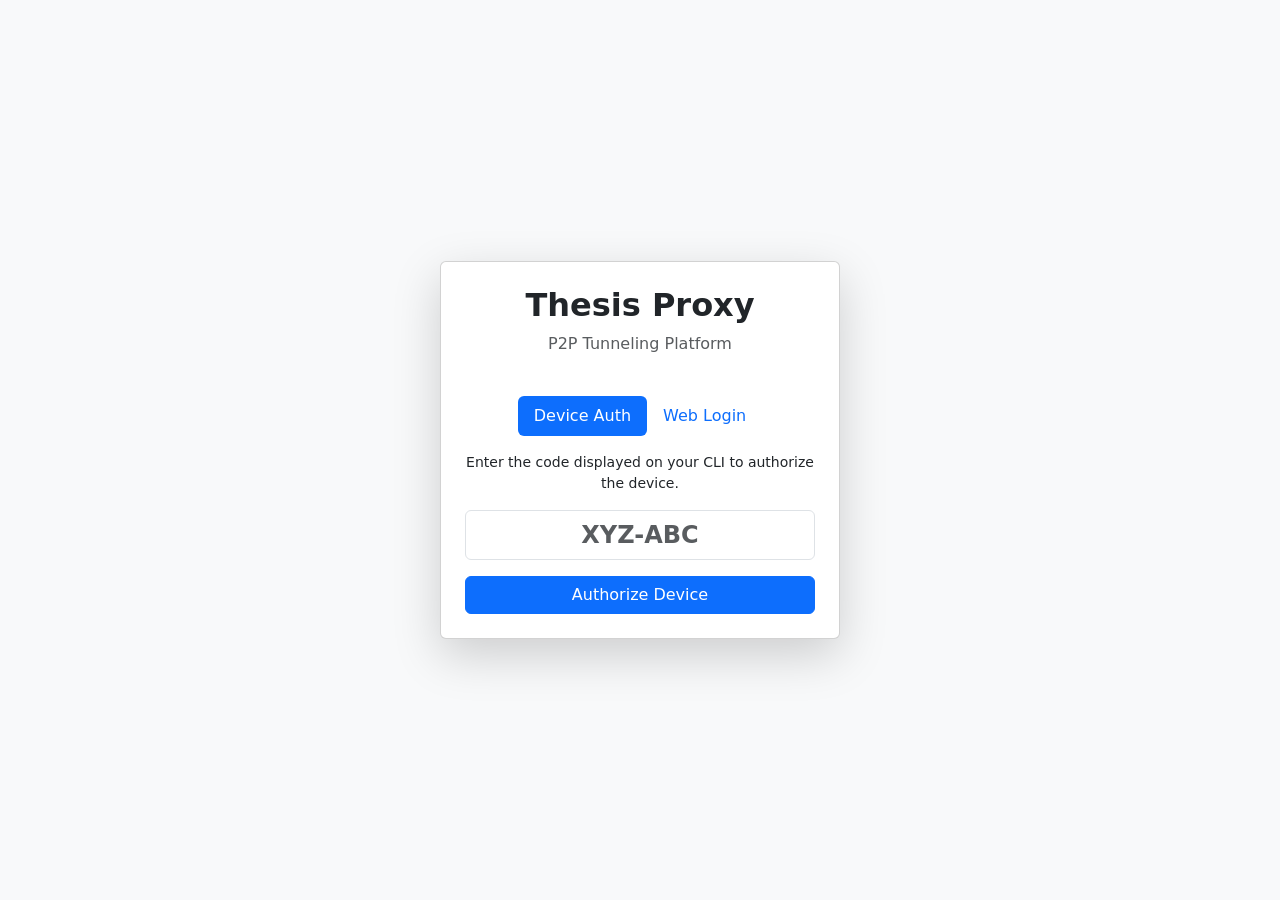
==== frontend/views/index.html @ aa5cacb5 "Project skeleton: 4 folders - 4 Core Components" ====
<!DOCTYPE html>
<html lang="en">
<head>
    <meta charset="UTF-8">
    <meta name="viewport" content="width=device-width, initial-scale=1.0">
    <title>Thesis Proxy - Login</title>
    <link href="https://cdn.jsdelivr.net/npm/bootstrap@5.3.2/dist/css/bootstrap.min.css" rel="stylesheet">
    <link href="css/style.css" rel="stylesheet">
</head>
<body class="bg-light">
    <div class="container d-flex justify-content-center align-items-center vh-100">
        <div class="card shadow-lg p-4" style="width: 100%; max-width: 400px;">
            <div class="text-center mb-4">
                <h2 class="fw-bold">Thesis Proxy</h2>
                <p class="text-muted">P2P Tunneling Platform</p>
            </div>
            
            <ul class="nav nav-pills mb-3 justify-content-center" id="pills-tab" role="tablist">
                <li class="nav-item" role="presentation">
                    <button class="nav-link active" id="pills-device-tab" data-bs-toggle="pill" data-bs-target="#pills-device" type="button" role="tab">Device Auth</button>
                </li>
                <li class="nav-item" role="presentation">
                    <button class="nav-link" id="pills-login-tab" data-bs-toggle="pill" data-bs-target="#pills-login" type="button" role="tab">Web Login</button>
                </li>
            </ul>
            
            <div class="tab-content" id="pills-tabContent">
                <!-- Device Auth Flow -->
                <div class="tab-pane fade show active" id="pills-device" role="tabpanel">
                    <p class="text-center small">Enter the code displayed on your CLI to authorize the device.</p>
                    <form onsubmit="event.preventDefault(); window.location.href='dashboard.html';">
                        <div class="mb-3">
                            <input type="text" class="form-control text-center text-uppercase fs-4 fw-bold" placeholder="XYZ-ABC" required>
                        </div>
                        <button type="submit" class="btn btn-primary w-100">Authorize Device</button>
                    </form>
                </div>
                
                <!-- Standard Login -->
                <div class="tab-pane fade" id="pills-login" role="tabpanel">
                    <form onsubmit="event.preventDefault(); window.location.href='dashboard.html';">
                        <div class="mb-3">
                            <label class="form-label">Email address</label>
                            <input type="email" class="form-control" required>
                        </div>
                        <div class="mb-3">
                            <label class="form-label">Password</label>
                            <input type="password" class="form-control" required>
                        </div>
                        <button type="submit" class="btn btn-dark w-100">Login</button>
                    </form>
                </div>
            </div>
        </div>
    </div>
    
    <script src="https://cdn.jsdelivr.net/npm/bootstrap@5.3.2/dist/js/bootstrap.bundle.min.js"></script>
    <script src="js/app.js"></script>
</body>
</html>
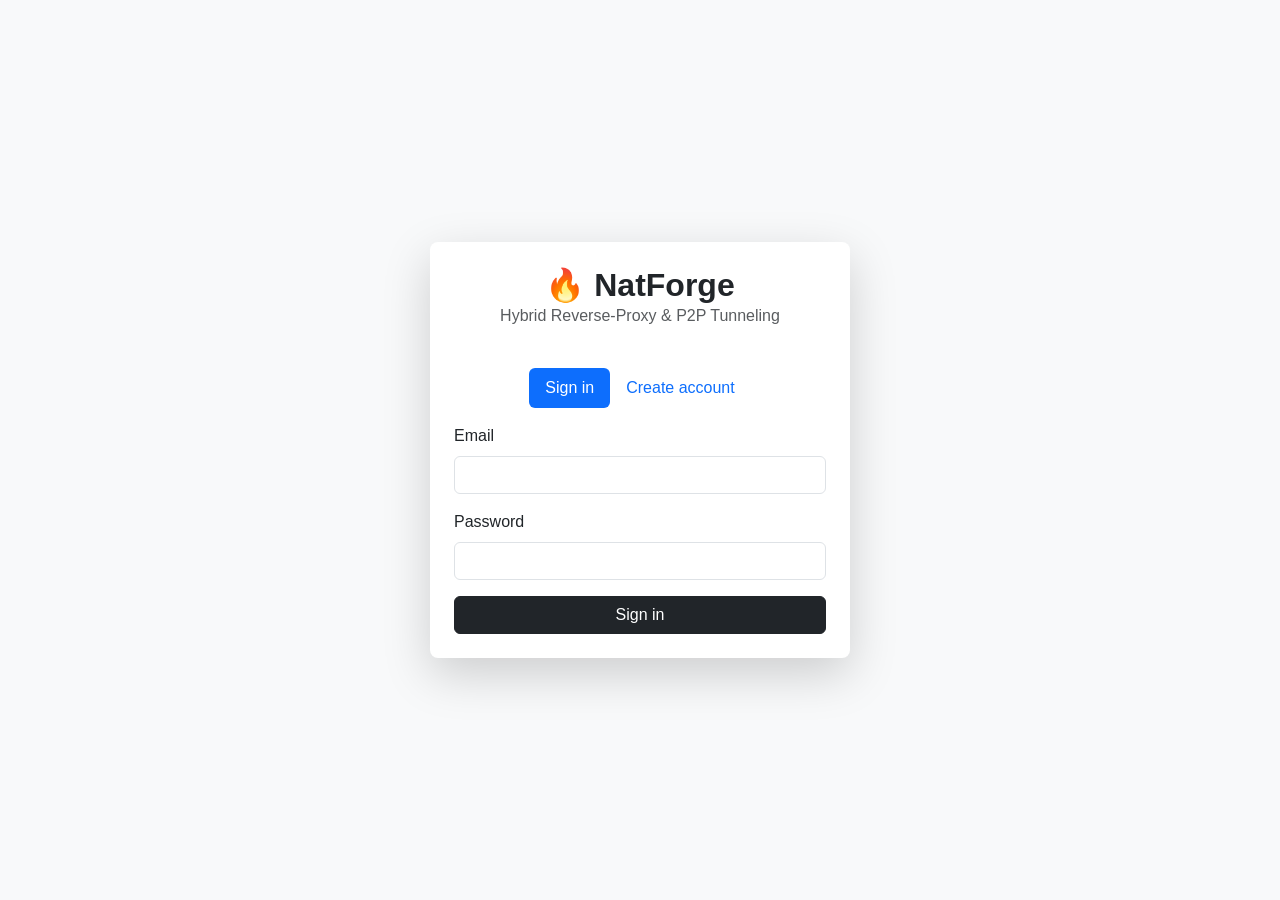
==== commit 3ee60cdf: "Set up Cargo workspace, gitignore, env example, and docker datastores" ====
--- a/frontend/views/index.html
+++ b/frontend/views/index.html
@@ -3,58 +3,86 @@
 <head>
     <meta charset="UTF-8">
     <meta name="viewport" content="width=device-width, initial-scale=1.0">
-    <title>Thesis Proxy - Login</title>
+    <title>NatForge — Sign in</title>
     <link href="https://cdn.jsdelivr.net/npm/bootstrap@5.3.2/dist/css/bootstrap.min.css" rel="stylesheet">
-    <link href="css/style.css" rel="stylesheet">
+    <link href="../assets/css/style.css" rel="stylesheet">
 </head>
 <body class="bg-light">
     <div class="container d-flex justify-content-center align-items-center vh-100">
-        <div class="card shadow-lg p-4" style="width: 100%; max-width: 400px;">
+        <div class="card shadow-lg p-4" style="width: 100%; max-width: 420px;">
             <div class="text-center mb-4">
-                <h2 class="fw-bold">Thesis Proxy</h2>
-                <p class="text-muted">P2P Tunneling Platform</p>
+                <h2 class="fw-bold mb-0">🔥 NatForge</h2>
+                <p class="text-muted">Hybrid Reverse-Proxy &amp; P2P Tunneling</p>
             </div>
-            
-            <ul class="nav nav-pills mb-3 justify-content-center" id="pills-tab" role="tablist">
+
+            <ul class="nav nav-pills mb-3 justify-content-center" role="tablist">
                 <li class="nav-item" role="presentation">
-                    <button class="nav-link active" id="pills-device-tab" data-bs-toggle="pill" data-bs-target="#pills-device" type="button" role="tab">Device Auth</button>
+                    <button class="nav-link active" data-bs-toggle="pill" data-bs-target="#tab-login" type="button">Sign in</button>
                 </li>
                 <li class="nav-item" role="presentation">
-                    <button class="nav-link" id="pills-login-tab" data-bs-toggle="pill" data-bs-target="#pills-login" type="button" role="tab">Web Login</button>
+                    <button class="nav-link" data-bs-toggle="pill" data-bs-target="#tab-register" type="button">Create account</button>
                 </li>
             </ul>
-            
-            <div class="tab-content" id="pills-tabContent">
-                <!-- Device Auth Flow -->
-                <div class="tab-pane fade show active" id="pills-device" role="tabpanel">
-                    <p class="text-center small">Enter the code displayed on your CLI to authorize the device.</p>
-                    <form onsubmit="event.preventDefault(); window.location.href='dashboard.html';">
+
+            <div class="tab-content">
+                <!-- Login -->
+                <div class="tab-pane fade show active" id="tab-login" role="tabpanel">
+                    <form id="loginForm">
                         <div class="mb-3">
-                            <input type="text" class="form-control text-center text-uppercase fs-4 fw-bold" placeholder="XYZ-ABC" required>
-                        </div>
-                        <button type="submit" class="btn btn-primary w-100">Authorize Device</button>
-                    </form>
-                </div>
-                
-                <!-- Standard Login -->
-                <div class="tab-pane fade" id="pills-login" role="tabpanel">
-                    <form onsubmit="event.preventDefault(); window.location.href='dashboard.html';">
-                        <div class="mb-3">
-                            <label class="form-label">Email address</label>
-                            <input type="email" class="form-control" required>
+                            <label class="form-label">Email</label>
+                            <input type="email" id="loginEmail" class="form-control" required>
                         </div>
                         <div class="mb-3">
                             <label class="form-label">Password</label>
-                            <input type="password" class="form-control" required>
+                            <input type="password" id="loginPassword" class="form-control" required>
                         </div>
-                        <button type="submit" class="btn btn-dark w-100">Login</button>
+                        <button type="submit" class="btn btn-dark w-100">Sign in</button>
+                    </form>
+                </div>
+
+                <!-- Register -->
+                <div class="tab-pane fade" id="tab-register" role="tabpanel">
+                    <form id="registerForm">
+                        <div class="mb-3">
+                            <label class="form-label">Email</label>
+                            <input type="email" id="regEmail" class="form-control" required>
+                        </div>
+                        <div class="mb-3">
+                            <label class="form-label">Password <span class="text-muted small">(min 6 chars)</span></label>
+                            <input type="password" id="regPassword" class="form-control" minlength="6" required>
+                        </div>
+                        <button type="submit" class="btn btn-primary w-100">Create account</button>
+                        <p class="text-muted small mt-2 mb-0">The first account created becomes the network administrator.</p>
                     </form>
                 </div>
             </div>
         </div>
     </div>
-    
+
     <script src="https://cdn.jsdelivr.net/npm/bootstrap@5.3.2/dist/js/bootstrap.bundle.min.js"></script>
-    <script src="js/app.js"></script>
+    <script src="../api/client.js"></script>
+    <script src="../assets/js/app.js"></script>
+    <script>
+        function go(role) {
+            window.location.href = role === 'admin' ? 'admin.html' : 'dashboard.html';
+        }
+        document.getElementById('loginForm').addEventListener('submit', async (e) => {
+            e.preventDefault();
+            try {
+                const r = await API.login(loginEmail.value.trim(), loginPassword.value);
+                API.setSession(r.token, r.role);
+                go(r.role);
+            } catch (err) { toast(err.message, 'danger'); }
+        });
+        document.getElementById('registerForm').addEventListener('submit', async (e) => {
+            e.preventDefault();
+            try {
+                const r = await API.register(regEmail.value.trim(), regPassword.value);
+                API.setSession(r.token, r.role);
+                toast(`Account created (role: ${r.role})`, 'success');
+                setTimeout(() => go(r.role), 800);
+            } catch (err) { toast(err.message, 'danger'); }
+        });
+    </script>
 </body>
 </html>
--- a/frontend/assets/css/style.css
+++ b/frontend/assets/css/style.css
@@ -0,0 +1,44 @@
+:root {
+    --primary-color: #0d6efd;
+    --dark-color: #212529;
+}
+
+body {
+    font-family: -apple-system, BlinkMacSystemFont, "Segoe UI", Roboto, "Helvetica Neue", Arial, sans-serif;
+}
+
+.sidebar {
+    height: 100vh;
+    background-color: var(--dark-color);
+    color: white;
+}
+
+.sidebar .nav-link {
+    color: rgba(255,255,255,0.8);
+    margin-bottom: 0.5rem;
+}
+
+.sidebar .nav-link:hover, .sidebar .nav-link.active {
+    color: white;
+    background-color: rgba(255,255,255,0.1);
+    border-radius: 0.25rem;
+}
+
+.card {
+    border: none;
+    border-radius: 0.5rem;
+    box-shadow: 0 0.125rem 0.25rem rgba(0,0,0,0.075);
+}
+
+/* Specific map region block styling mock */
+.region-map-placeholder {
+    height: 300px;
+    background: #e9ecef;
+    border-radius: 0.5rem;
+    display: flex;
+    align-items: center;
+    justify-content: center;
+    color: #6c757d;
+    font-weight: bold;
+    border: 2px dashed #dee2e6;
+}
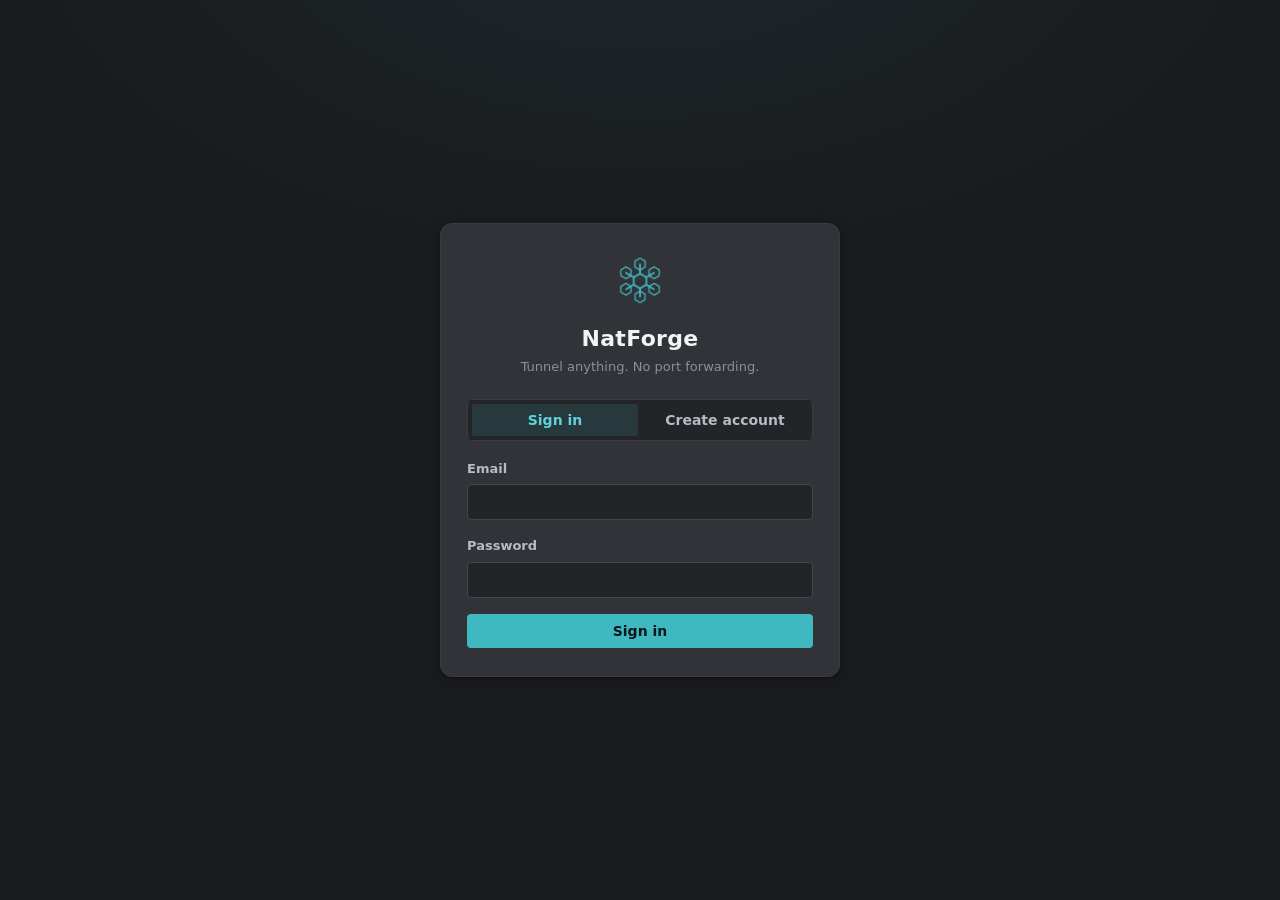
==== commit d56e138f: "frontend sign-in, Service Host dashboard, and admin panel" ====
--- a/frontend/views/index.html
+++ b/frontend/views/index.html
@@ -4,74 +4,63 @@
     <meta charset="UTF-8">
     <meta name="viewport" content="width=device-width, initial-scale=1.0">
     <title>NatForge — Sign in</title>
-    <link href="https://cdn.jsdelivr.net/npm/bootstrap@5.3.2/dist/css/bootstrap.min.css" rel="stylesheet">
+    <link rel="icon" href="../assets/img/natforge_flake.ico">
     <link href="../assets/css/style.css" rel="stylesheet">
 </head>
-<body class="bg-light">
-    <div class="container d-flex justify-content-center align-items-center vh-100">
-        <div class="card shadow-lg p-4" style="width: 100%; max-width: 420px;">
-            <div class="text-center mb-4">
-                <h2 class="fw-bold mb-0">🔥 NatForge</h2>
-                <p class="text-muted">Hybrid Reverse-Proxy &amp; P2P Tunneling</p>
+<body>
+    <div class="auth-wrap">
+        <div class="auth-card">
+            <div class="brand-head">
+                <img src="../assets/img/natforge_flake.png" alt="NatForge">
+                <div class="name">NatForge</div>
+                <div class="tag">Tunnel anything. No port forwarding.</div>
             </div>
 
-            <ul class="nav nav-pills mb-3 justify-content-center" role="tablist">
-                <li class="nav-item" role="presentation">
-                    <button class="nav-link active" data-bs-toggle="pill" data-bs-target="#tab-login" type="button">Sign in</button>
-                </li>
-                <li class="nav-item" role="presentation">
-                    <button class="nav-link" data-bs-toggle="pill" data-bs-target="#tab-register" type="button">Create account</button>
-                </li>
-            </ul>
+            <div class="tabs" data-tabs="auth">
+                <button class="tab active" data-tab="signin">Sign in</button>
+                <button class="tab" data-tab="register">Create account</button>
+            </div>
 
-            <div class="tab-content">
-                <!-- Login -->
-                <div class="tab-pane fade show active" id="tab-login" role="tabpanel">
-                    <form id="loginForm">
-                        <div class="mb-3">
-                            <label class="form-label">Email</label>
-                            <input type="email" id="loginEmail" class="form-control" required>
-                        </div>
-                        <div class="mb-3">
-                            <label class="form-label">Password</label>
-                            <input type="password" id="loginPassword" class="form-control" required>
-                        </div>
-                        <button type="submit" class="btn btn-dark w-100">Sign in</button>
-                    </form>
-                </div>
+            <div class="tab-panel active" data-panel="signin" data-group="auth">
+                <form id="loginForm">
+                    <div class="field">
+                        <label class="lbl">Email</label>
+                        <input type="email" id="loginEmail" class="input" required>
+                    </div>
+                    <div class="field">
+                        <label class="lbl">Password</label>
+                        <input type="password" id="loginPassword" class="input" required>
+                    </div>
+                    <button type="submit" class="btn btn-primary btn-block">Sign in</button>
+                </form>
+            </div>
 
-                <!-- Register -->
-                <div class="tab-pane fade" id="tab-register" role="tabpanel">
-                    <form id="registerForm">
-                        <div class="mb-3">
-                            <label class="form-label">Email</label>
-                            <input type="email" id="regEmail" class="form-control" required>
-                        </div>
-                        <div class="mb-3">
-                            <label class="form-label">Password <span class="text-muted small">(min 6 chars)</span></label>
-                            <input type="password" id="regPassword" class="form-control" minlength="6" required>
-                        </div>
-                        <button type="submit" class="btn btn-primary w-100">Create account</button>
-                        <p class="text-muted small mt-2 mb-0">The first account created becomes the network administrator.</p>
-                    </form>
-                </div>
+            <div class="tab-panel" data-panel="register" data-group="auth">
+                <form id="registerForm">
+                    <div class="field">
+                        <label class="lbl">Email</label>
+                        <input type="email" id="regEmail" class="input" required>
+                    </div>
+                    <div class="field">
+                        <label class="lbl">Password <span class="faint small">(min 8 characters)</span></label>
+                        <input type="password" id="regPassword" class="input" minlength="8" required>
+                    </div>
+                    <button type="submit" class="btn btn-primary btn-block">Create account</button>
+                    <p class="faint small mt">The first account created becomes the network administrator.</p>
+                </form>
             </div>
         </div>
     </div>
 
-    <script src="https://cdn.jsdelivr.net/npm/bootstrap@5.3.2/dist/js/bootstrap.bundle.min.js"></script>
     <script src="../api/client.js"></script>
     <script src="../assets/js/app.js"></script>
     <script>
-        function go(role) {
-            window.location.href = role === 'admin' ? 'admin.html' : 'dashboard.html';
-        }
+        function go(role) { window.location.href = role === 'admin' ? 'admin.html' : 'dashboard.html'; }
         document.getElementById('loginForm').addEventListener('submit', async (e) => {
             e.preventDefault();
             try {
                 const r = await API.login(loginEmail.value.trim(), loginPassword.value);
-                API.setSession(r.token, r.role);
-                go(r.role);
+                API.setSession(r.token, r.role); go(r.role);
             } catch (err) { toast(err.message, 'danger'); }
         });
         document.getElementById('registerForm').addEventListener('submit', async (e) => {
@@ -80,7 +69,7 @@
                 const r = await API.register(regEmail.value.trim(), regPassword.value);
                 API.setSession(r.token, r.role);
                 toast(`Account created (role: ${r.role})`, 'success');
-                setTimeout(() => go(r.role), 800);
+                setTimeout(() => go(r.role), 700);
             } catch (err) { toast(err.message, 'danger'); }
         });
     </script>
--- a/frontend/assets/css/style.css
+++ b/frontend/assets/css/style.css
@@ -1,44 +1,275 @@
+/* ==========================================================================
+   NatForge UI — design system
+   Dark, layered surfaces (Discord-like) + brand teal from the logo (#40b8c0)
+   + Azure-style components: Segoe UI, low-radius rectangles, flat fills,
+   crisp focus rings. No external CSS framework, no emoji.
+   ========================================================================== */
+
 :root {
-    --primary-color: #0d6efd;
-    --dark-color: #212529;
-}
+    /* Brand (from natforge_flake logo) */
+    --brand:        #40b8c0;
+    --brand-bright: #5fd3da;
+    --brand-strong: #318f96;
+    --brand-tint:   rgba(64, 184, 192, 0.14);
+    --brand-tint-2: rgba(64, 184, 192, 0.08);
+    --on-brand:     #06181a;   /* near-black ink for text on teal fills */
+
+    /* Surfaces (dark, layered) */
+    --bg-app:    #1a1b1e;
+    --bg-sunken: #232428;
+    --bg-base:   #2b2d31;
+    --bg-card:   #313338;
+    --bg-raised: #383a40;
+    --bg-hover:  #3f424a;
+
+    /* Lines */
+    --border:        #3a3c42;
+    --border-strong: #43464d;
+
+    /* Text */
+    --text:        #f2f3f5;
+    --text-muted:  #b6bbc4;
+    --text-faint:  #8a909a;
+
+    /* Status (Discord-ish) */
+    --green: #3ba55d;
+    --red:   #e0484d;
+    --amber: #e8a13a;
+
+    --radius-sm: 4px;
+    --radius:    8px;
+    --radius-lg: 12px;
+
+    --shadow: 0 1px 2px rgba(0,0,0,.3), 0 4px 16px rgba(0,0,0,.22);
+    --ring: 0 0 0 2px var(--bg-base), 0 0 0 4px var(--brand);
+
+    --font: "Segoe UI", system-ui, -apple-system, "Helvetica Neue", Arial, sans-serif;
+    --mono: "Cascadia Code", "SFMono-Regular", Consolas, "Liberation Mono", monospace;
+}
+
+* { box-sizing: border-box; }
+
+html, body { height: 100%; }
 
 body {
-    font-family: -apple-system, BlinkMacSystemFont, "Segoe UI", Roboto, "Helvetica Neue", Arial, sans-serif;
-}
+    margin: 0;
+    font-family: var(--font);
+    font-size: 14px;
+    line-height: 1.5;
+    color: var(--text);
+    background: var(--bg-base);
+    -webkit-font-smoothing: antialiased;
+}
+
+a { color: var(--brand); text-decoration: none; }
+a:hover { color: var(--brand-bright); text-decoration: underline; }
+
+h1, h2, h3, h4, h5 { margin: 0 0 .35em; font-weight: 600; letter-spacing: .2px; }
+h2 { font-size: 22px; }
+h5 { font-size: 15px; }
+p  { margin: 0 0 1em; }
+.muted { color: var(--text-muted); }
+.faint { color: var(--text-faint); }
+.small { font-size: 12.5px; }
+code, pre { font-family: var(--mono); }
+
+/* ---- SVG icons ---- */
+.icon { display: inline-flex; align-items: center; justify-content: center; }
+.icon svg { width: 1.15em; height: 1.15em; stroke: currentColor; fill: none;
+            stroke-width: 1.7; stroke-linecap: round; stroke-linejoin: round; }
+
+/* ==========================  Auth (centered card)  ====================== */
+.auth-wrap {
+    min-height: 100vh; display: flex; align-items: center; justify-content: center;
+    padding: 24px;
+    background:
+        radial-gradient(900px 500px at 50% -10%, var(--brand-tint-2), transparent 70%),
+        var(--bg-app);
+}
+.auth-card {
+    width: 100%; max-width: 400px;
+    background: var(--bg-card); border: 1px solid var(--border);
+    border-radius: var(--radius-lg); box-shadow: var(--shadow);
+    padding: 28px 26px;
+}
+.brand-head { text-align: center; margin-bottom: 22px; }
+.brand-head img { width: 60px; height: 60px; display: block; margin: 0 auto 10px; }
+.brand-head .name { font-size: 22px; font-weight: 700; letter-spacing: .3px; }
+.brand-head .tag { color: var(--text-faint); font-size: 13px; margin-top: 2px; }
+
+/* ==========================  App shell  ============================= */
+.app { display: flex; min-height: 100vh; }
 
 .sidebar {
-    height: 100vh;
-    background-color: var(--dark-color);
-    color: white;
-}
-
-.sidebar .nav-link {
-    color: rgba(255,255,255,0.8);
-    margin-bottom: 0.5rem;
-}
-
-.sidebar .nav-link:hover, .sidebar .nav-link.active {
-    color: white;
-    background-color: rgba(255,255,255,0.1);
-    border-radius: 0.25rem;
-}
-
+    width: 248px; flex-shrink: 0;
+    background: var(--bg-app); border-right: 1px solid var(--border);
+    display: flex; flex-direction: column; padding: 16px 12px;
+}
+.sidebar .brand { display: flex; align-items: center; gap: 10px; padding: 6px 8px 16px; }
+.sidebar .brand img { width: 30px; height: 30px; }
+.sidebar .brand .name { font-weight: 700; font-size: 17px; letter-spacing: .3px; }
+
+.nav { display: flex; flex-direction: column; gap: 2px; }
+.nav-link {
+    display: flex; align-items: center; gap: 11px;
+    padding: 9px 11px; border-radius: var(--radius-sm);
+    color: var(--text-muted); font-weight: 500; cursor: pointer;
+    border-left: 2px solid transparent;
+}
+.nav-link:hover { background: var(--bg-hover); color: var(--text); text-decoration: none; }
+.nav-link.active {
+    background: var(--brand-tint); color: var(--brand-bright);
+    border-left-color: var(--brand);
+}
+.nav-link .icon svg { width: 18px; height: 18px; }
+.nav-spacer { flex: 1; }
+.nav-link.danger { color: var(--text-faint); }
+.nav-link.danger:hover { background: rgba(224,72,77,.12); color: var(--red); }
+
+.content { flex: 1; min-width: 0; padding: 28px 32px; max-width: 1100px; }
+.page-title { margin-bottom: 4px; }
+.page-sub { color: var(--text-muted); margin-bottom: 22px; max-width: 70ch; }
+
+/* ==========================  Cards / panels  ======================== */
 .card {
-    border: none;
-    border-radius: 0.5rem;
-    box-shadow: 0 0.125rem 0.25rem rgba(0,0,0,0.075);
-}
-
-/* Specific map region block styling mock */
-.region-map-placeholder {
-    height: 300px;
-    background: #e9ecef;
-    border-radius: 0.5rem;
-    display: flex;
-    align-items: center;
-    justify-content: center;
-    color: #6c757d;
-    font-weight: bold;
-    border: 2px dashed #dee2e6;
-}
+    background: var(--bg-card); border: 1px solid var(--border);
+    border-radius: var(--radius); box-shadow: var(--shadow); margin-bottom: 22px;
+}
+.card-head {
+    display: flex; align-items: center; justify-content: space-between;
+    padding: 14px 18px; border-bottom: 1px solid var(--border);
+}
+.card-head h5 { margin: 0; }
+.card-body { padding: 18px; }
+.card-body.flush { padding: 0; }
+
+/* stat cards */
+.stat-grid { display: grid; grid-template-columns: repeat(auto-fill, minmax(180px, 1fr)); gap: 14px; margin-bottom: 24px; }
+.stat {
+    background: var(--bg-card); border: 1px solid var(--border);
+    border-left: 3px solid var(--brand); border-radius: var(--radius); padding: 14px 16px;
+}
+.stat .label { color: var(--text-faint); font-size: 12px; text-transform: uppercase; letter-spacing: .5px; }
+.stat .value { font-size: 24px; font-weight: 600; margin-top: 4px; }
+.stat.green { border-left-color: var(--green); }
+.stat.amber { border-left-color: var(--amber); }
+.stat.red   { border-left-color: var(--red); }
+
+/* ==========================  Buttons (Azure-shaped)  ================ */
+.btn {
+    --b: var(--brand);
+    display: inline-flex; align-items: center; gap: 7px; justify-content: center;
+    font-family: var(--font); font-size: 14px; font-weight: 600; line-height: 1;
+    padding: 9px 16px; border-radius: var(--radius-sm);
+    border: 1px solid transparent; cursor: pointer; user-select: none;
+    transition: background .14s ease, border-color .14s ease, color .14s ease, filter .14s ease;
+}
+.btn:focus-visible { outline: none; box-shadow: var(--ring); }
+.btn .icon svg { width: 16px; height: 16px; }
+.btn-sm { padding: 6px 11px; font-size: 13px; }
+.btn-block { width: 100%; }
+
+.btn-primary { background: var(--brand); color: var(--on-brand); }
+.btn-primary:hover { background: var(--brand-bright); }
+.btn-primary:active { background: var(--brand-strong); }
+
+.btn-secondary { background: var(--bg-raised); color: var(--text); border-color: var(--border-strong); }
+.btn-secondary:hover { background: var(--bg-hover); }
+
+.btn-ghost { background: transparent; color: var(--brand); border-color: var(--border-strong); }
+.btn-ghost:hover { background: var(--brand-tint); border-color: var(--brand); color: var(--brand-bright); }
+
+.btn-danger { background: transparent; color: var(--red); border-color: rgba(224,72,77,.5); }
+.btn-danger:hover { background: rgba(224,72,77,.14); border-color: var(--red); }
+
+.btn-icon { padding: 7px; }
+
+/* ==========================  Forms (Azure-ish)  ===================== */
+.field { margin-bottom: 16px; }
+label.lbl { display: block; font-size: 13px; font-weight: 600; color: var(--text-muted); margin-bottom: 6px; }
+.input, select.input {
+    width: 100%; font-family: var(--font); font-size: 14px; color: var(--text);
+    background: var(--bg-sunken); border: 1px solid var(--border-strong);
+    border-radius: var(--radius-sm); padding: 9px 11px; outline: none;
+    transition: border-color .14s ease, box-shadow .14s ease;
+}
+.input::placeholder { color: var(--text-faint); }
+.input:focus, select.input:focus { border-color: var(--brand); box-shadow: 0 0 0 3px var(--brand-tint); }
+.input.code-input { text-align: center; letter-spacing: 4px; text-transform: uppercase; font-weight: 600; font-size: 18px; font-family: var(--mono); }
+.row-inline { display: flex; gap: 10px; }
+.row-inline .input { flex: 1; }
+
+/* range slider — accent-color fills the track in supporting browsers; the
+   .nf-range JS gradient fills it everywhere else. */
+input[type=range] { -webkit-appearance: none; appearance: none; width: 100%; height: 6px; border-radius: 3px; background: var(--bg-raised); outline: none; accent-color: var(--brand); }
+input[type=range]::-webkit-slider-thumb { -webkit-appearance: none; appearance: none; width: 16px; height: 16px; border-radius: 50%; background: var(--brand); border: 2px solid var(--bg-card); cursor: pointer; }
+input[type=range]::-moz-range-thumb { width: 16px; height: 16px; border-radius: 50%; background: var(--brand); border: 2px solid var(--bg-card); cursor: pointer; }
+
+/* toggle switch */
+.switch { position: relative; display: inline-block; width: 42px; height: 24px; }
+.switch input { opacity: 0; width: 0; height: 0; }
+.switch .track { position: absolute; inset: 0; background: var(--bg-raised); border: 1px solid var(--border-strong); border-radius: 999px; transition: .15s; }
+.switch .track::before { content: ""; position: absolute; height: 16px; width: 16px; left: 3px; top: 3px; background: var(--text-faint); border-radius: 50%; transition: .15s; }
+.switch input:checked + .track { background: var(--brand-tint); border-color: var(--brand); }
+.switch input:checked + .track::before { transform: translateX(18px); background: var(--brand); }
+
+/* checkbox */
+.check { display: flex; align-items: flex-start; gap: 9px; }
+.check input { margin-top: 3px; accent-color: var(--brand); width: 15px; height: 15px; }
+
+/* ==========================  Tabs (login)  ========================== */
+.tabs { display: flex; gap: 4px; background: var(--bg-sunken); border: 1px solid var(--border); border-radius: var(--radius-sm); padding: 4px; margin-bottom: 18px; }
+.tab { flex: 1; text-align: center; padding: 8px; border-radius: 3px; font-weight: 600; color: var(--text-muted); cursor: pointer; border: none; background: transparent; font-family: var(--font); font-size: 14px; }
+.tab:hover { color: var(--text); }
+.tab.active { background: var(--brand-tint); color: var(--brand-bright); }
+.tab-panel { display: none; }
+.tab-panel.active { display: block; }
+
+/* ==========================  Tables  ================================ */
+.table { width: 100%; border-collapse: collapse; }
+.table th { text-align: left; font-size: 12px; text-transform: uppercase; letter-spacing: .5px; color: var(--text-faint); font-weight: 600; padding: 11px 18px; border-bottom: 1px solid var(--border); background: var(--bg-sunken); }
+.table td { padding: 13px 18px; border-bottom: 1px solid var(--border); vertical-align: middle; }
+.table tr:last-child td { border-bottom: none; }
+.table tbody tr:hover { background: var(--brand-tint-2); }
+.host { font-weight: 600; }
+
+/* ==========================  Badges  ================================ */
+.badge { display: inline-flex; align-items: center; gap: 5px; font-size: 11.5px; font-weight: 600; padding: 3px 9px; border-radius: 999px; text-transform: lowercase; letter-spacing: .3px; }
+.badge.online { color: var(--green); background: rgba(59,165,93,.14); }
+.badge.offline, .badge.awaiting_agent, .badge.pending { color: var(--text-muted); background: var(--bg-raised); }
+.badge.http  { color: var(--brand-bright); background: var(--brand-tint); text-transform: uppercase; }
+.badge.https { color: #9d8bff; background: rgba(157,139,255,.16); text-transform: uppercase; }
+.badge.tcp   { color: var(--amber); background: rgba(232,161,58,.14); text-transform: uppercase; }
+.badge.tag   { color: var(--text-muted); background: var(--bg-raised); text-transform: none; }
+
+.kbd, .endpoint { font-family: var(--mono); font-size: 12.5px; background: var(--bg-sunken); border: 1px solid var(--border); border-radius: var(--radius-sm); padding: 2px 7px; color: var(--text); }
+
+pre.block { background: #16171a; border: 1px solid var(--border); border-radius: var(--radius-sm); padding: 14px 16px; overflow-x: auto; color: #d7dbe0; font-size: 12.5px; line-height: 1.6; white-space: pre-wrap; }
+
+/* ==========================  Modal  ================================= */
+.modal-overlay { position: fixed; inset: 0; background: rgba(0,0,0,.6); display: none; align-items: center; justify-content: center; z-index: 1000; padding: 20px; }
+.modal-overlay.open { display: flex; }
+.modal { width: 100%; max-width: 560px; background: var(--bg-card); border: 1px solid var(--border); border-radius: var(--radius-lg); box-shadow: var(--shadow); }
+.modal-head { display: flex; align-items: center; justify-content: space-between; padding: 16px 20px; border-bottom: 1px solid var(--border); }
+.modal-head h5 { margin: 0; }
+.modal-body { padding: 20px; max-height: 70vh; overflow-y: auto; }
+.x-btn { background: transparent; border: none; color: var(--text-faint); cursor: pointer; padding: 4px; border-radius: 4px; }
+.x-btn:hover { color: var(--text); background: var(--bg-hover); }
+
+/* ==========================  Toasts  =============================== */
+.toast-wrap { position: fixed; right: 18px; bottom: 18px; display: flex; flex-direction: column; gap: 10px; z-index: 1100; }
+.toast { display: flex; align-items: center; gap: 10px; background: var(--bg-card); border: 1px solid var(--border-strong); border-left: 3px solid var(--brand); border-radius: var(--radius-sm); padding: 11px 14px; box-shadow: var(--shadow); min-width: 240px; max-width: 360px; color: var(--text); animation: slide-in .18s ease; }
+.toast.success { border-left-color: var(--green); }
+.toast.danger  { border-left-color: var(--red); }
+@keyframes slide-in { from { transform: translateY(8px); opacity: 0; } to { transform: none; opacity: 1; } }
+
+/* misc */
+.route-line { display: flex; align-items: center; gap: 8px; margin: 3px 0; }
+.spacer-sm { height: 10px; }
+hr.sep { border: none; border-top: 1px solid var(--border); margin: 14px 0; }
+.empty { text-align: center; color: var(--text-faint); padding: 28px 0; }
+.flex { display: flex; }
+.between { justify-content: space-between; align-items: center; }
+.gap { gap: 10px; }
+.mt { margin-top: 14px; }
+.mt-xs { margin-top: 6px; }
